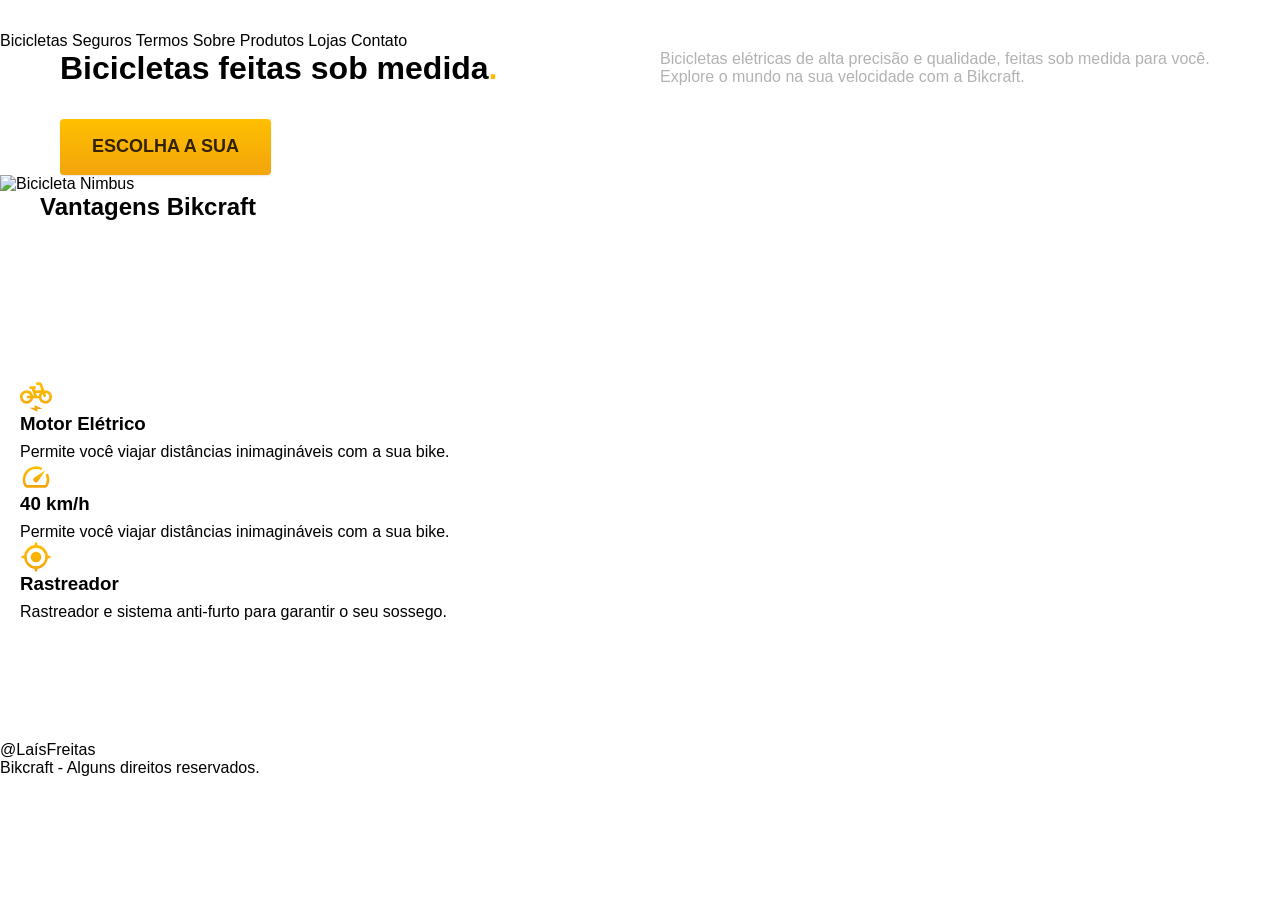
==== index.html @ 7ba4e67b "Update index.html" ====
<!DOCTYPE html>
<html lang="pt-br">

<head>
  <meta charset="UTF-8">
  <meta name="viewport" content="width=device-width, initial-scale=1.0">
  <title>Bikcraft</title>
  <link rel="stylesheet" href="../css/style.css">
</head>

<body>
  <header class="cabecalho">
    <img src="img/bikcraft.p.svg" alt="Bikcraft">

    <nav class="menu">
      <a href="bicicletas.html">Bicicletas</a>
      <a href="seguros.html">Seguros</a>
      <a href="termos.html">Termos</a>
      <a href="sobre.html">Sobre</a>
      <a href="produtos.html">Produtos</a>
      <a href="lojas.html">Lojas</a>
      <a href="contato.html">Contato</a>
    </nav>
  </header>

  <main class="conteudo">
    <div class="introducao">
      <h1>Bicicletas feitas sob medida<span>.</span></h1>
      <p>Bicicletas elétricas de alta precisão e qualidade, feitas sob medida para você. Explore o mundo na sua velocidade com a Bikcraft.</p>
      <a class="botao" href="bicicletas.html">ESCOLHA A SUA</a>
    </div>

    <img src="img/bicicleta/nimbus.jpg" alt="Bicicleta Nimbus">

    <h2 class="subtitulo">Vantagens Bikcraft</h2>

    <div class="vantagens">
      <div class="vantagens-item">
        <img src="img/icones/eletrica.svg" alt="">
        <h3>Motor Elétrico</h3>
        <p>Permite você viajar distâncias inimagináveis com a sua bike.</p>
      </div>

      <div class="vantagens-item">
        <img src="img/icones/velocidade.svg" alt="">
        <h3>40 km/h</h3>
        <p>Permite você viajar distâncias inimagináveis com a sua bike.</p>
      </div>

      <div class="vantagens-item">
        <img src="img/icones/rastreador.svg" alt="">
        <h3>Rastreador</h3>
        <p>Rastreador e sistema anti-furto para garantir o seu sossego.</p>
      </div>
    </div>
  </main>

  <footer class="rodape">
    <a class="lais" href="https://github.com/freitaslais">@LaísFreitas</a>
    <p>Bikcraft - Alguns direitos reservados.</p>
  </footer>
</body>

</html>
---- css/style.css ----
@import "./global/global.css";
@import "./utilidades/tipografia.css";
@import "./utilidades/cores.css";

@import "./global/header.css";
@import "./global/footer.css";

/*utilidades*/

@import "./utilidades/componentes.css";

/* home*/

@import "./home/introducao.css";
@import "./home/tecnologia.css";
@import "./home/parceiros.css";
@import "./home/depoimento.css";
@import "./home/seguros.css";
@import "./home/vantagens.css";
@import "./home/perguntas.css";

/*Bicicletas*/

@import "./bicicletas/bicicletas-listas.css";
@import "./bicicletas/bicicletas.css";

/*termos*/

@import "./termos/termos.css";
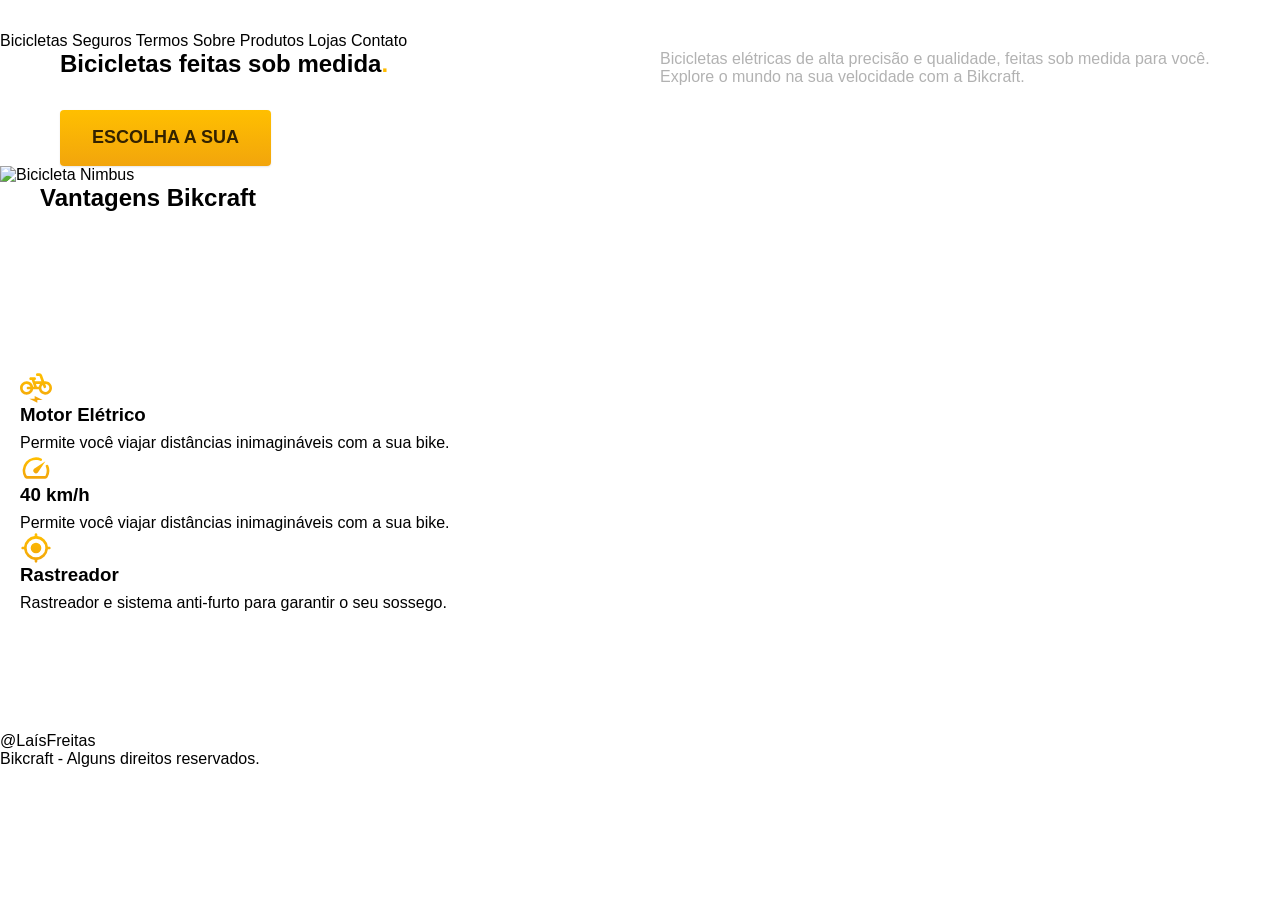
==== commit 39fd1b95: "Update index.html" ====
--- a/index.html
+++ b/index.html
@@ -1,17 +1,16 @@
 <!DOCTYPE html>
 <html lang="pt-br">
-
 <head>
   <meta charset="UTF-8">
   <meta name="viewport" content="width=device-width, initial-scale=1.0">
   <title>Bikcraft</title>
-  <link rel="stylesheet" href="../css/style.css">
+  <link rel="stylesheet" href="css/style.css">
 </head>
+<body>
 
-<body>
+  <!-- Cabeçalho -->
   <header class="cabecalho">
     <img src="img/bikcraft.p.svg" alt="Bikcraft">
-
     <nav class="menu">
       <a href="bicicletas.html">Bicicletas</a>
       <a href="seguros.html">Seguros</a>
@@ -23,42 +22,41 @@
     </nav>
   </header>
 
+  <!-- Conteúdo Principal -->
   <main class="conteudo">
-    <div class="introducao">
+    <section class="introducao">
       <h1>Bicicletas feitas sob medida<span>.</span></h1>
       <p>Bicicletas elétricas de alta precisão e qualidade, feitas sob medida para você. Explore o mundo na sua velocidade com a Bikcraft.</p>
       <a class="botao" href="bicicletas.html">ESCOLHA A SUA</a>
-    </div>
+    </section>
 
     <img src="img/bicicleta/nimbus.jpg" alt="Bicicleta Nimbus">
 
     <h2 class="subtitulo">Vantagens Bikcraft</h2>
-
-    <div class="vantagens">
+    <section class="vantagens">
       <div class="vantagens-item">
-        <img src="img/icones/eletrica.svg" alt="">
+        <img src="img/icones/eletrica.svg" alt="Ícone de Motor Elétrico">
         <h3>Motor Elétrico</h3>
         <p>Permite você viajar distâncias inimagináveis com a sua bike.</p>
       </div>
-
       <div class="vantagens-item">
-        <img src="img/icones/velocidade.svg" alt="">
+        <img src="img/icones/velocidade.svg" alt="Ícone de Velocidade">
         <h3>40 km/h</h3>
         <p>Permite você viajar distâncias inimagináveis com a sua bike.</p>
       </div>
-
       <div class="vantagens-item">
-        <img src="img/icones/rastreador.svg" alt="">
+        <img src="img/icones/rastreador.svg" alt="Ícone de Rastreador">
         <h3>Rastreador</h3>
         <p>Rastreador e sistema anti-furto para garantir o seu sossego.</p>
       </div>
-    </div>
+    </section>
   </main>
 
+  <!-- Rodapé -->
   <footer class="rodape">
     <a class="lais" href="https://github.com/freitaslais">@LaísFreitas</a>
     <p>Bikcraft - Alguns direitos reservados.</p>
   </footer>
+
 </body>
-
 </html>
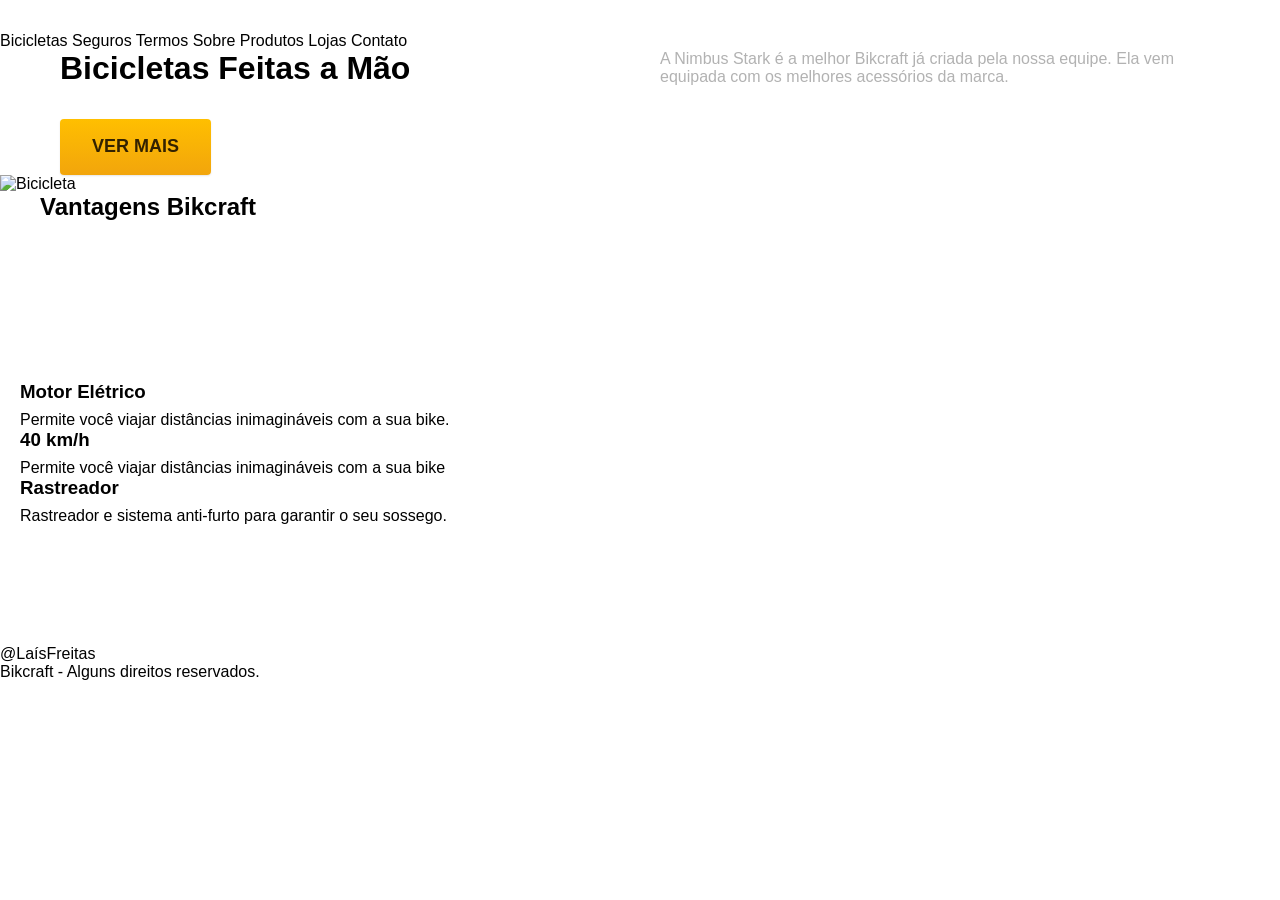
==== commit b749be03: "Update index.html" ====
--- a/index.html
+++ b/index.html
@@ -1,62 +1,61 @@
 <!DOCTYPE html>
-<html lang="pt-br">
+<html>
+
 <head>
   <meta charset="UTF-8">
-  <meta name="viewport" content="width=device-width, initial-scale=1.0">
   <title>Bikcraft</title>
-  <link rel="stylesheet" href="css/style.css">
+  <link rel="stylesheet" href="../css/style.css">
 </head>
+
 <body>
+  <img src="./img/bikcraft.p.svg" alt="Bicraft">
 
-  <!-- Cabeçalho -->
-  <header class="cabecalho">
-    <img src="img/bikcraft.p.svg" alt="Bikcraft">
-    <nav class="menu">
-      <a href="bicicletas.html">Bicicletas</a>
-      <a href="seguros.html">Seguros</a>
-      <a href="termos.html">Termos</a>
-      <a href="sobre.html">Sobre</a>
-      <a href="produtos.html">Produtos</a>
-      <a href="lojas.html">Lojas</a>
-      <a href="contato.html">Contato</a>
-    </nav>
-  </header>
+  <ul class="menu">
+    <a href="bicicletas.html">Bicicletas</a>
+    <a href="seguros.html">Seguros</a>
+    <a href="termos.html">Termos</a>
+    <a href="/"> Sobre </a>
+    <a href="/"> Produtos </a>
+    <a href="/"> Lojas </a>
+    <a href="/"> Contato </a>
+  </ul>
 
-  <!-- Conteúdo Principal -->
-  <main class="conteudo">
-    <section class="introducao">
-      <h1>Bicicletas feitas sob medida<span>.</span></h1>
-      <p>Bicicletas elétricas de alta precisão e qualidade, feitas sob medida para você. Explore o mundo na sua velocidade com a Bikcraft.</p>
-      <a class="botao" href="bicicletas.html">ESCOLHA A SUA</a>
-    </section>
+  <div class="conteudo">
+    <div class="introducao">
+      <h1> Bicicletas Feitas a Mão</h1>
+      <p>A Nimbus Stark é a melhor Bikcraft já criada pela nossa equipe. Ela vem equipada com os melhores acessórios da marca.</p>
+      <a class="botao" href="/">Ver Mais</a>
+    </div>
 
-    <img src="img/bicicleta/nimbus.jpg" alt="Bicicleta Nimbus">
+    <img src="./img/bicicleta" alt="Bicicleta">
 
-    <h2 class="subtitulo">Vantagens Bikcraft</h2>
-    <section class="vantagens">
+    <h2 class="subtitulo"> Vantagens Bikcraft</h2>
+
+    <div class="vantagens">
+      <div class=" vantagens-item">
+        <img src="../img/eletrica.svg" alt="">
+        <h3> Motor Elétrico</h3>
+        <p> Permite você viajar distâncias inimagináveis com a sua bike.</p>
+      </div>
+
       <div class="vantagens-item">
-        <img src="img/icones/eletrica.svg" alt="Ícone de Motor Elétrico">
-        <h3>Motor Elétrico</h3>
-        <p>Permite você viajar distâncias inimagináveis com a sua bike.</p>
+        <img src="../img/velocidade.svg" alt="">
+        <h3> 40 km/h </h3>
+        <p> Permite você viajar distâncias inimagináveis com a sua bike</p>
       </div>
+
       <div class="vantagens-item">
-        <img src="img/icones/velocidade.svg" alt="Ícone de Velocidade">
-        <h3>40 km/h</h3>
-        <p>Permite você viajar distâncias inimagináveis com a sua bike.</p>
+        <img src="../img/rastreador.svg" alt="">
+        <h3> Rastreador</h3>
+        <p> Rastreador e sistema anti-furto para garantir o seu sossego.</p>
       </div>
-      <div class="vantagens-item">
-        <img src="img/icones/rastreador.svg" alt="Ícone de Rastreador">
-        <h3>Rastreador</h3>
-        <p>Rastreador e sistema anti-furto para garantir o seu sossego.</p>
-      </div>
-    </section>
-  </main>
+    </div>
+  </div>
 
-  <!-- Rodapé -->
-  <footer class="rodape">
-    <a class="lais" href="https://github.com/freitaslais">@LaísFreitas</a>
-    <p>Bikcraft - Alguns direitos reservados.</p>
-  </footer>
+  <div class="rodape">
+    <a class="lais"> @LaísFreitas</a>
+    <p> Bikcraft - Alguns direitos reservados.</p>
+  </div>
+</body>
 
-</body>
 </html>
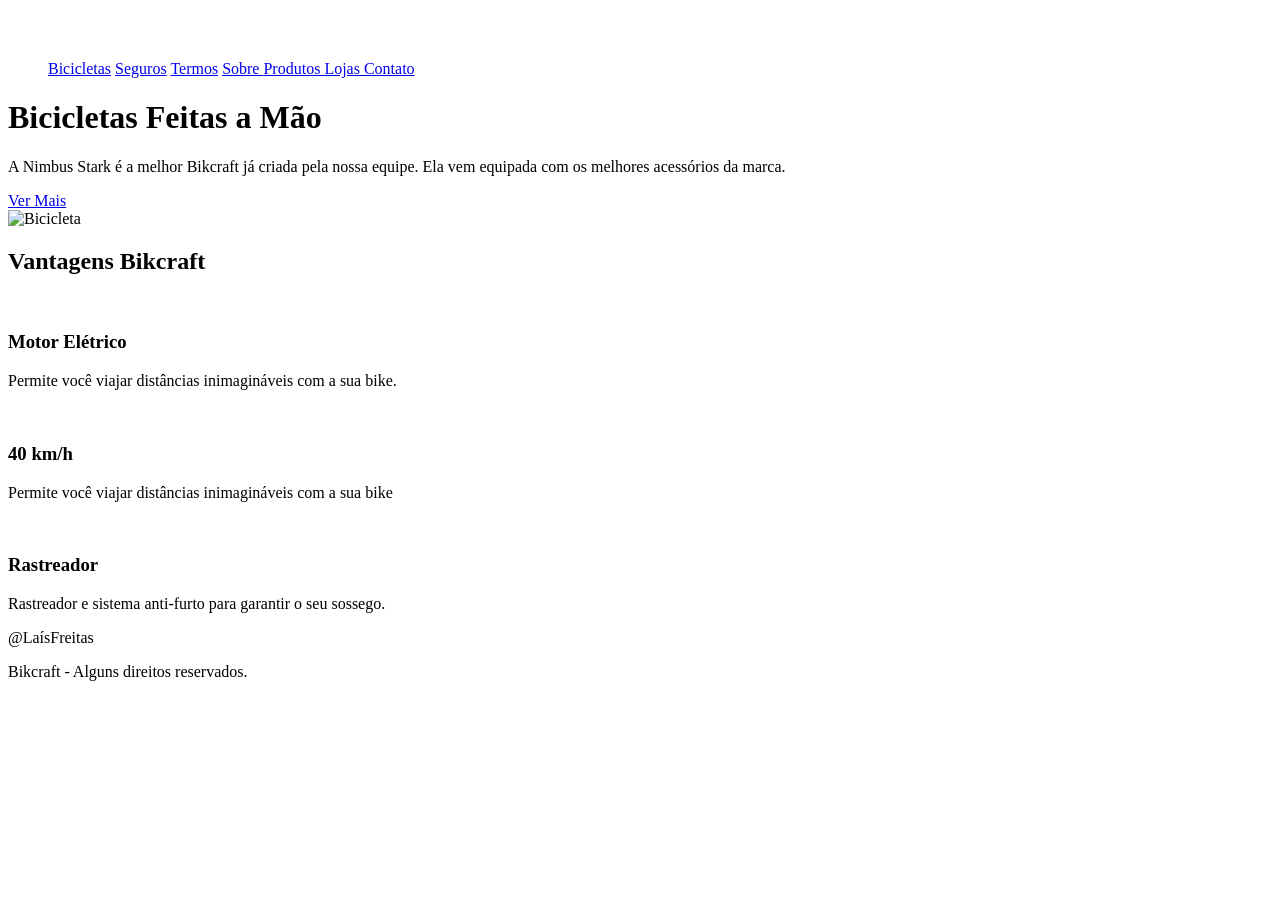
==== commit 5c039f26: "Update index.html" ====
--- a/index.html
+++ b/index.html
@@ -4,11 +4,11 @@
 <head>
   <meta charset="UTF-8">
   <title>Bikcraft</title>
-  <link rel="stylesheet" href="../css/style.css">
+  <link rel="stylesheet" href=".../css/style.css">
 </head>
 
 <body>
-  <img src="./img/bikcraft.p.svg" alt="Bicraft">
+  <img src="../img/bikcraft.p.svg" alt="Bicraft">
 
   <ul class="menu">
     <a href="bicicletas.html">Bicicletas</a>
@@ -27,7 +27,7 @@
       <a class="botao" href="/">Ver Mais</a>
     </div>
 
-    <img src="./img/bicicleta" alt="Bicicleta">
+    <img src="../img/bicicleta" alt="Bicicleta">
 
     <h2 class="subtitulo"> Vantagens Bikcraft</h2>
 
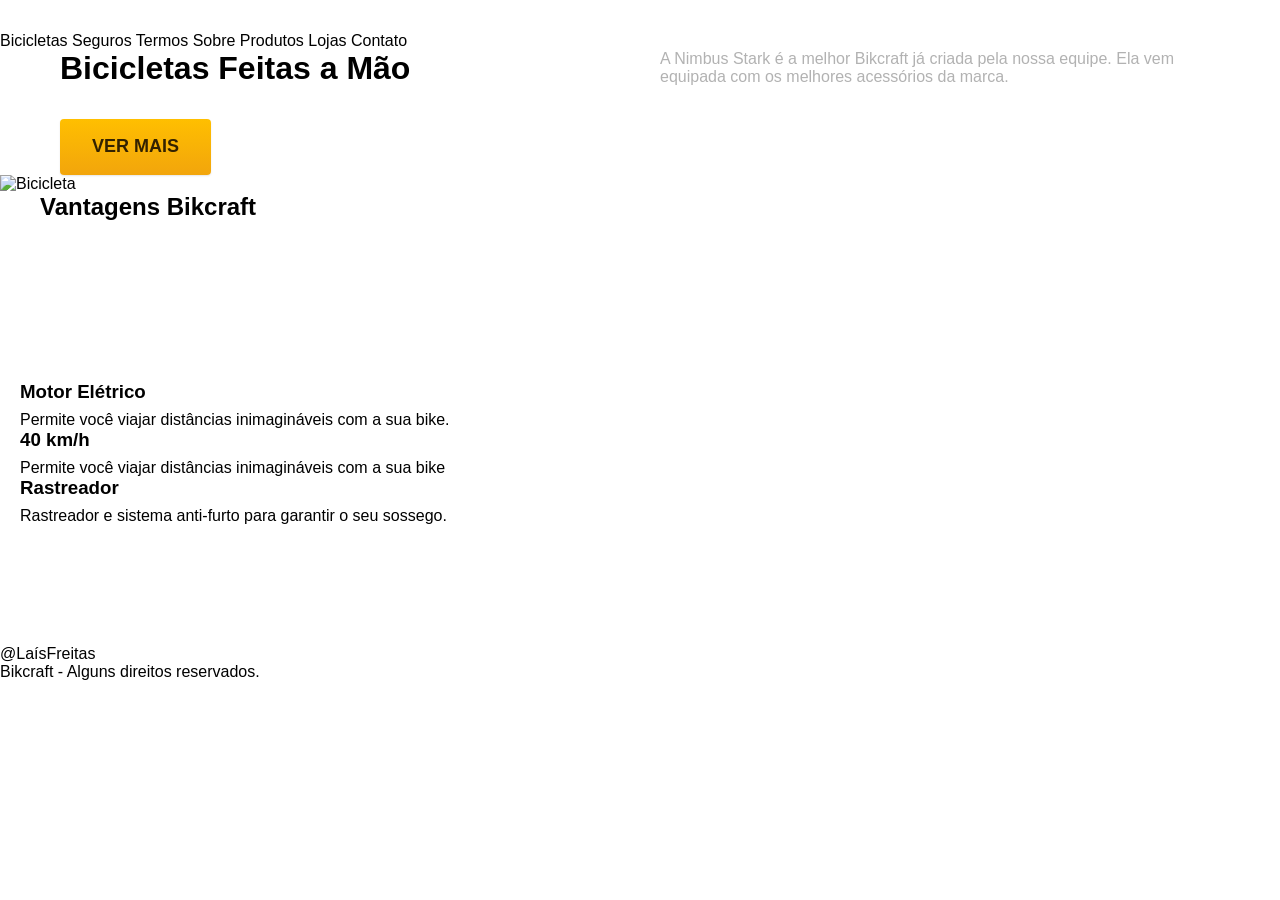
==== commit 2c34a1f3: "Update index.html" ====
--- a/index.html
+++ b/index.html
@@ -4,11 +4,11 @@
 <head>
   <meta charset="UTF-8">
   <title>Bikcraft</title>
-  <link rel="stylesheet" href=".../css/style.css">
+  <link rel="stylesheet" href="../css/style.css">
 </head>
 
 <body>
-  <img src="../img/bikcraft.p.svg" alt="Bicraft">
+  <img src="./img/bikcraft.p.svg" alt="Bicraft">
 
   <ul class="menu">
     <a href="bicicletas.html">Bicicletas</a>
@@ -27,25 +27,25 @@
       <a class="botao" href="/">Ver Mais</a>
     </div>
 
-    <img src="../img/bicicleta" alt="Bicicleta">
+    <img src="./img/bicicleta" alt="Bicicleta">
 
     <h2 class="subtitulo"> Vantagens Bikcraft</h2>
 
     <div class="vantagens">
       <div class=" vantagens-item">
-        <img src="../img/eletrica.svg" alt="">
+        <img src="./img/eletrica.svg" alt="">
         <h3> Motor Elétrico</h3>
         <p> Permite você viajar distâncias inimagináveis com a sua bike.</p>
       </div>
 
       <div class="vantagens-item">
-        <img src="../img/velocidade.svg" alt="">
+        <img src="./img/velocidade.svg" alt="">
         <h3> 40 km/h </h3>
         <p> Permite você viajar distâncias inimagináveis com a sua bike</p>
       </div>
 
       <div class="vantagens-item">
-        <img src="../img/rastreador.svg" alt="">
+        <img src="./img/rastreador.svg" alt="">
         <h3> Rastreador</h3>
         <p> Rastreador e sistema anti-furto para garantir o seu sossego.</p>
       </div>
--- a/css/style.css
+++ b/css/style.css
@@ -0,0 +1,29 @@
+@import "./global/global.css";
+@import "./utilidades/tipografia.css";
+@import "./utilidades/cores.css";
+
+@import "./global/header.css";
+@import "./global/footer.css";
+
+/*utilidades*/
+
+@import "./utilidades/componentes.css";
+
+/* home*/
+
+@import "./home/introducao.css";
+@import "./home/tecnologia.css";
+@import "./home/parceiros.css";
+@import "./home/depoimento.css";
+@import "./home/seguros.css";
+@import "./home/vantagens.css";
+@import "./home/perguntas.css";
+
+/*Bicicletas*/
+
+@import "./bicicletas/bicicletas-listas.css";
+@import "./bicicletas/bicicletas.css";
+
+/*termos*/
+
+@import "./termos/termos.css";
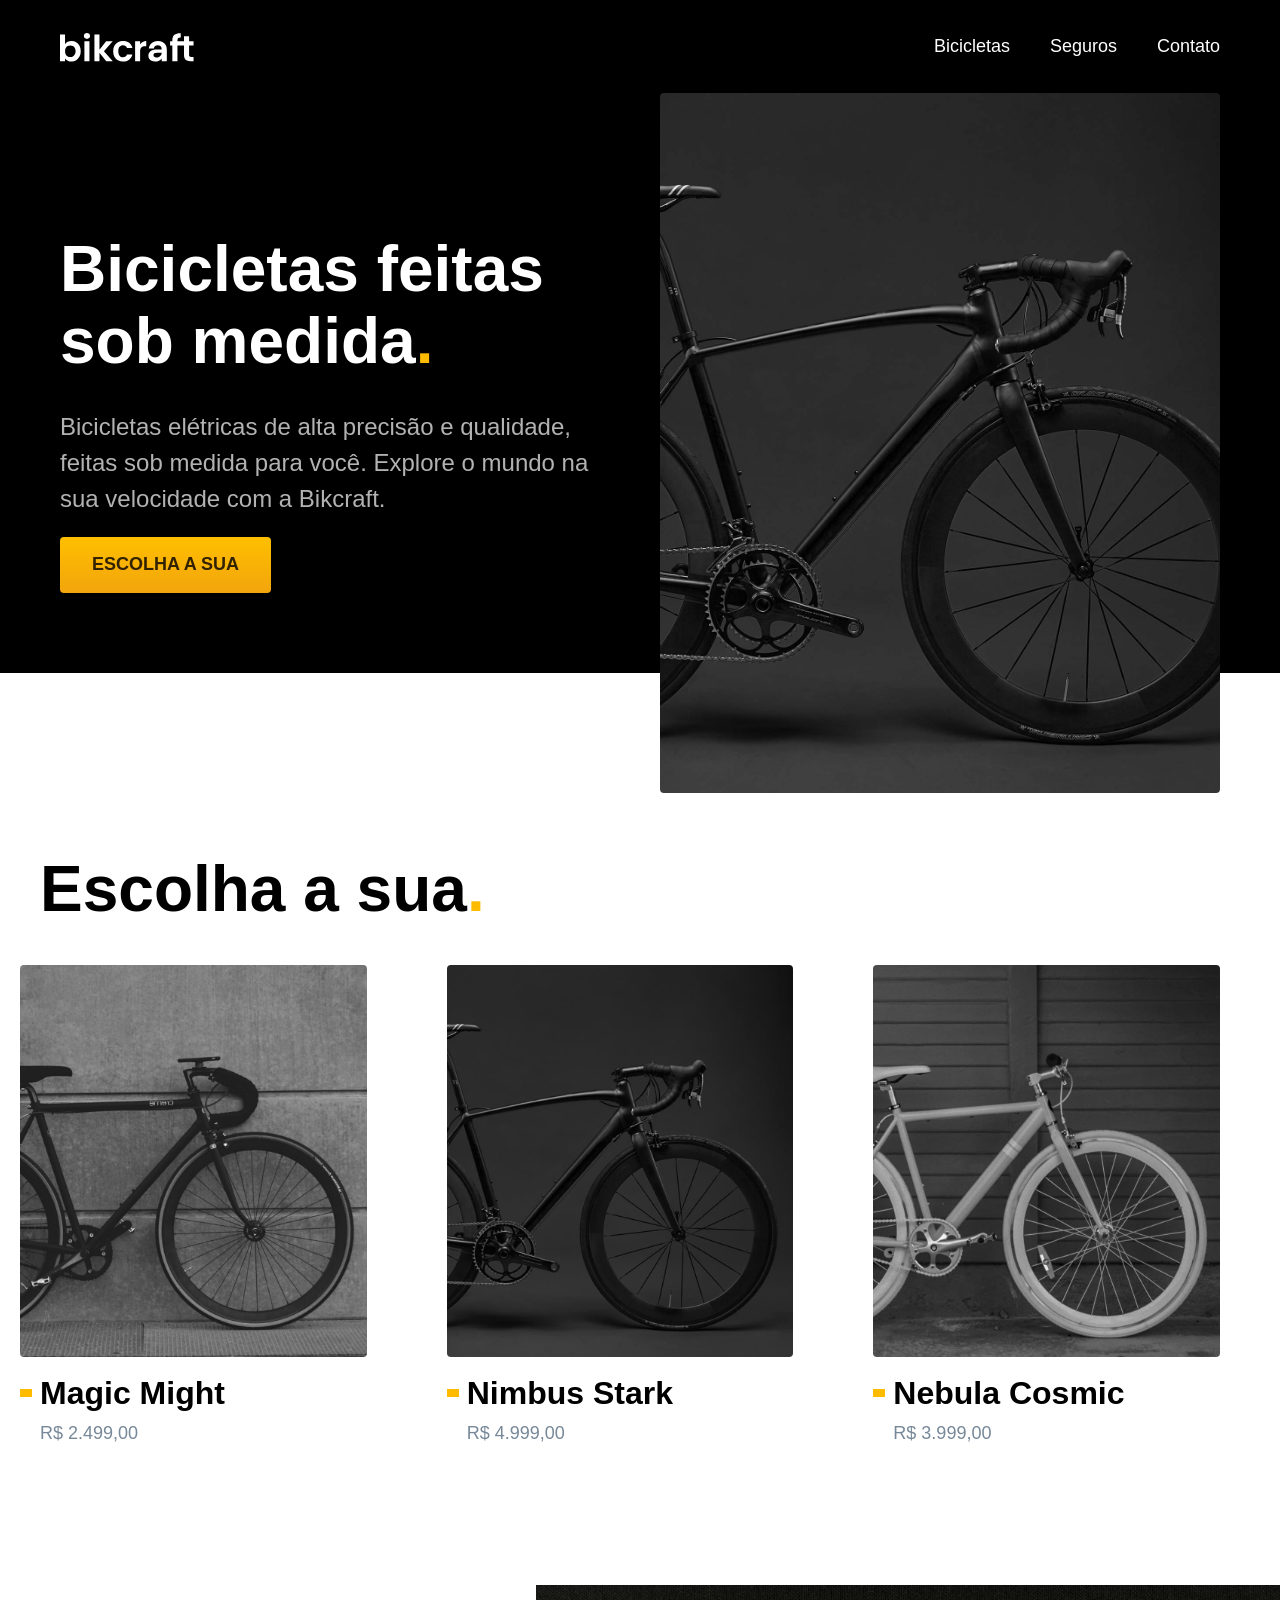
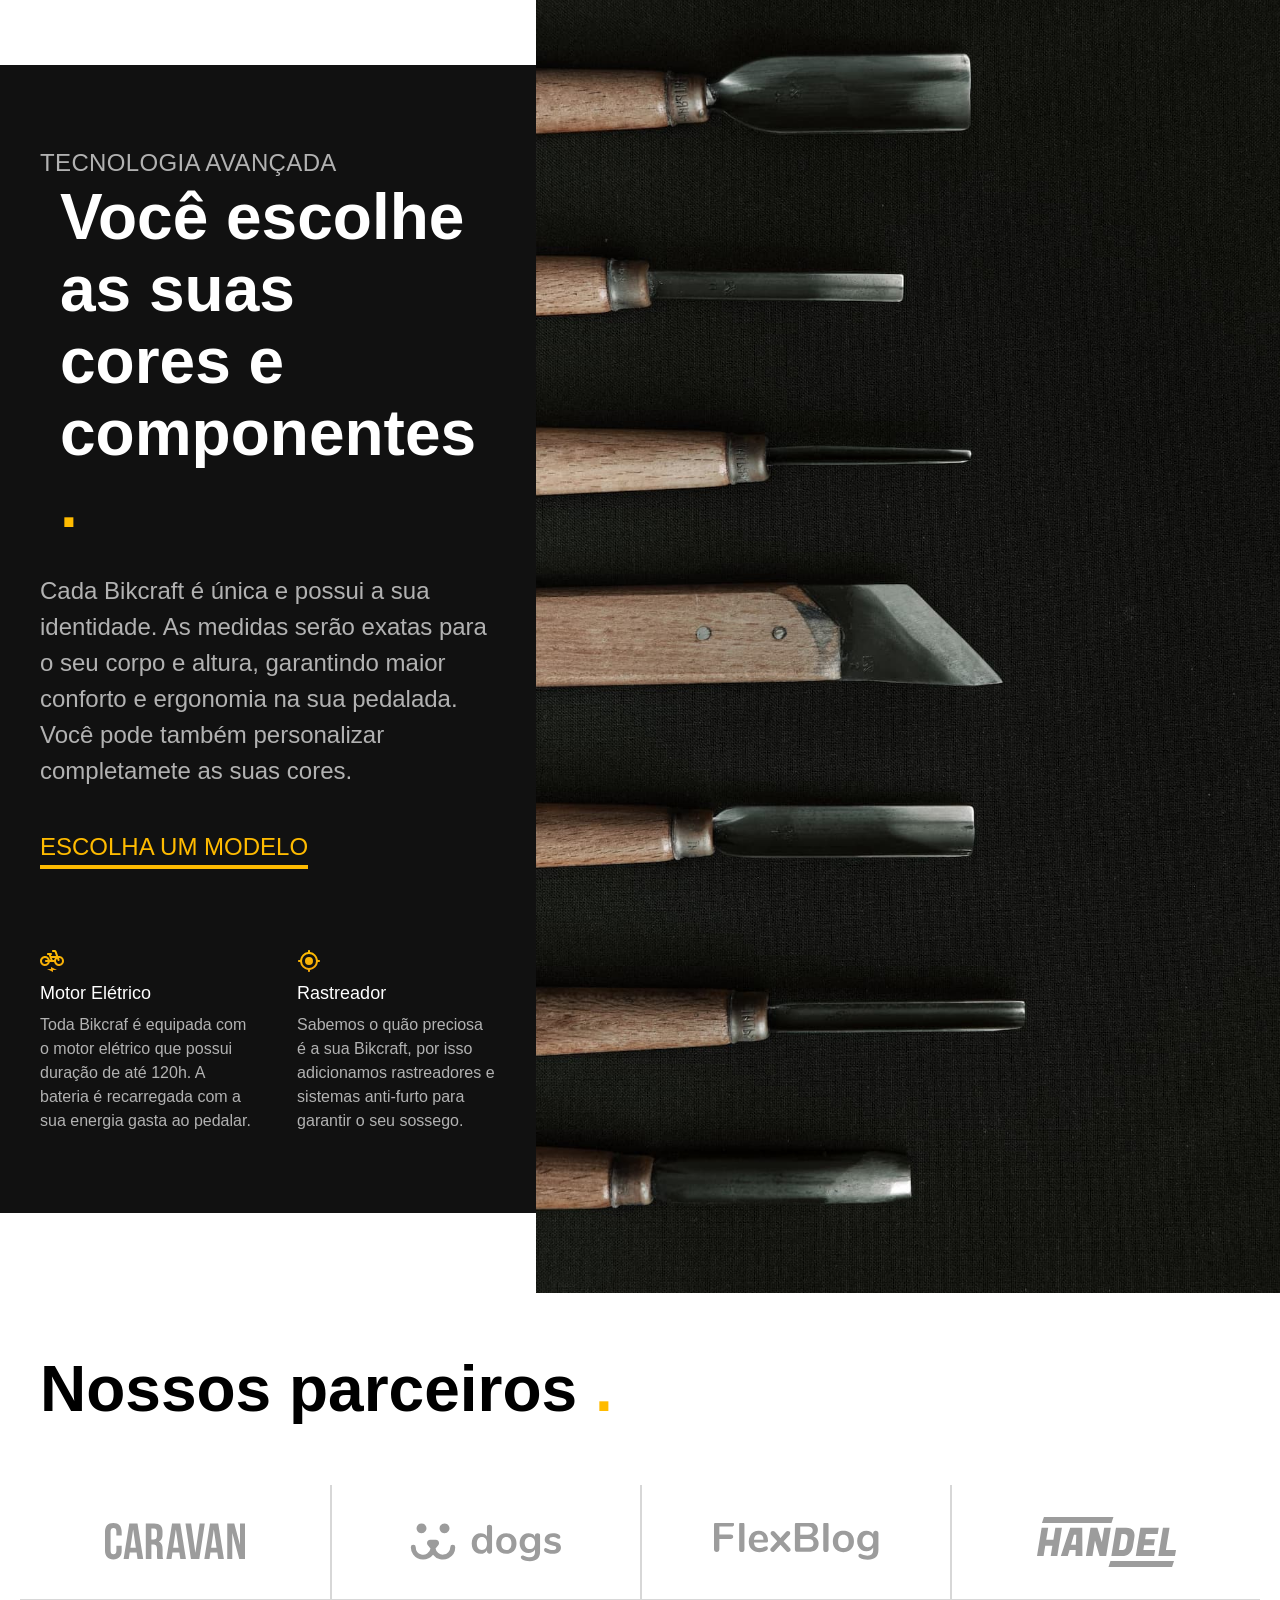
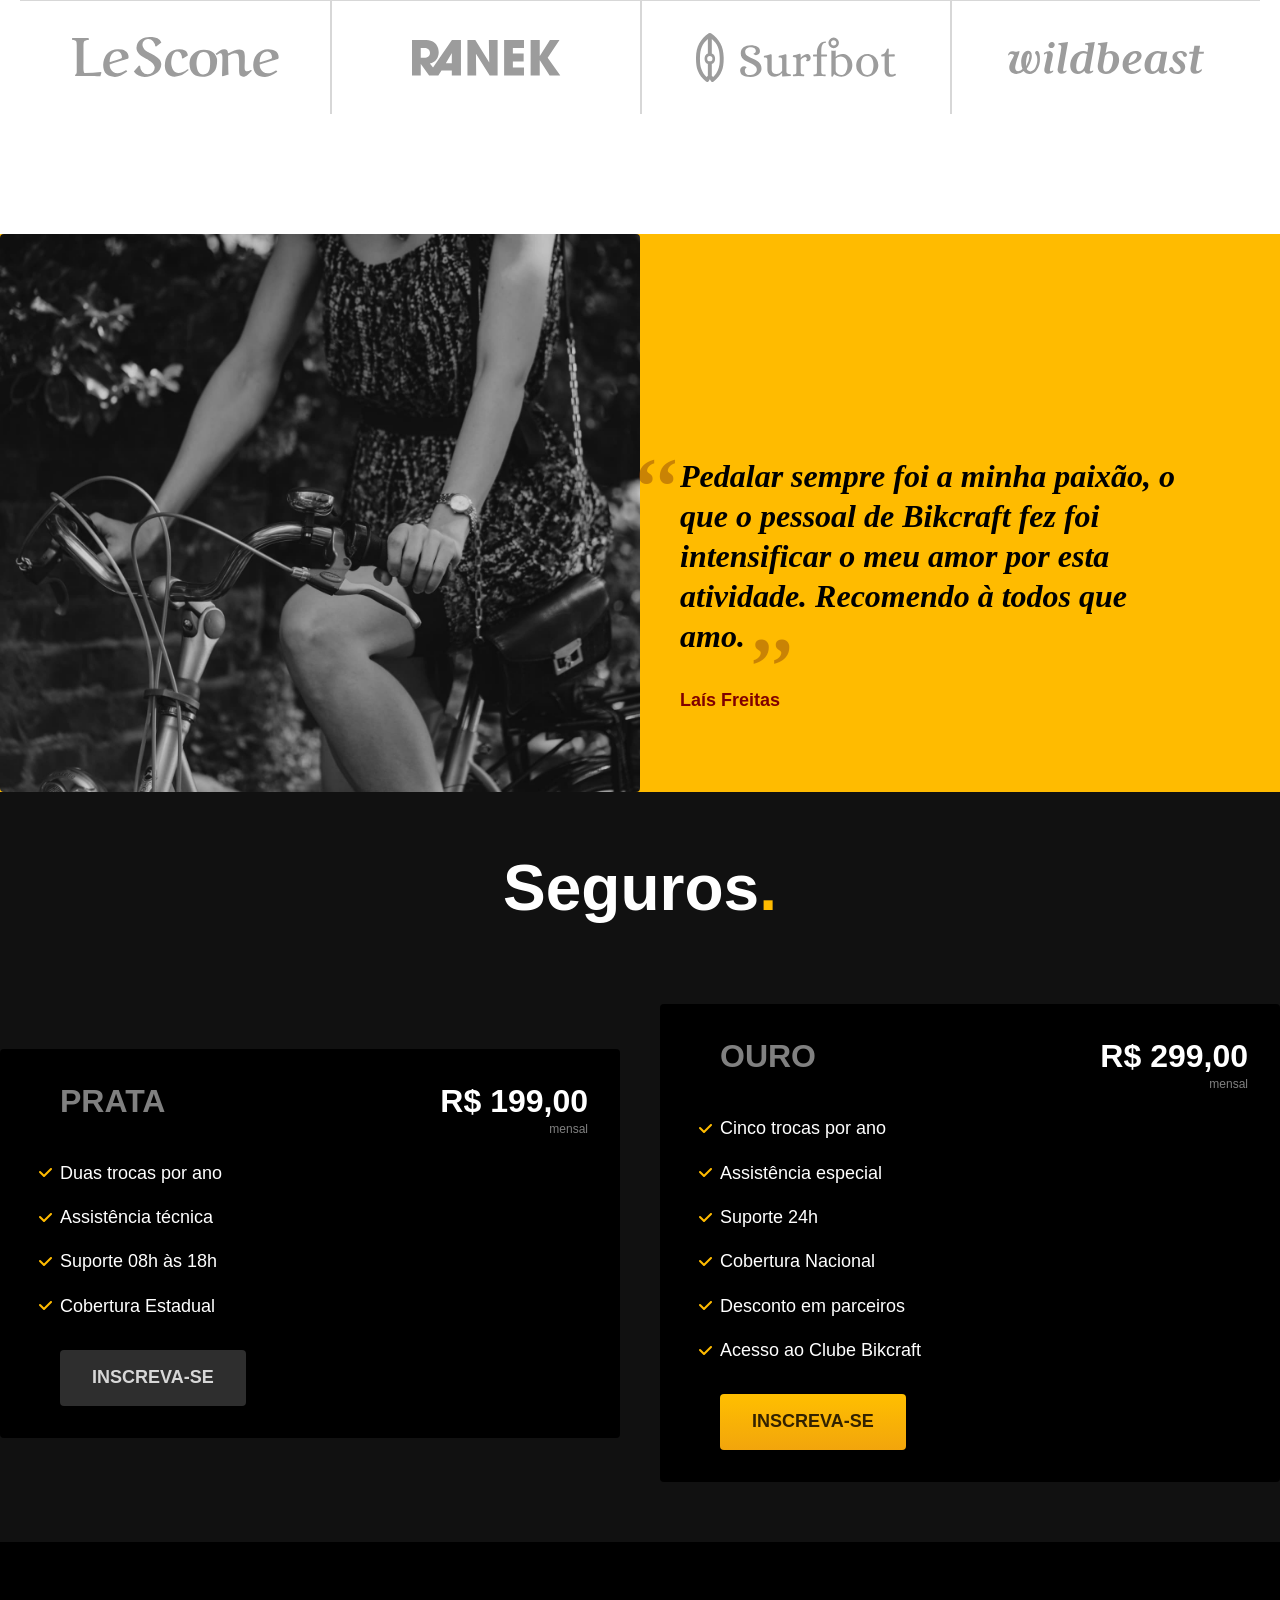
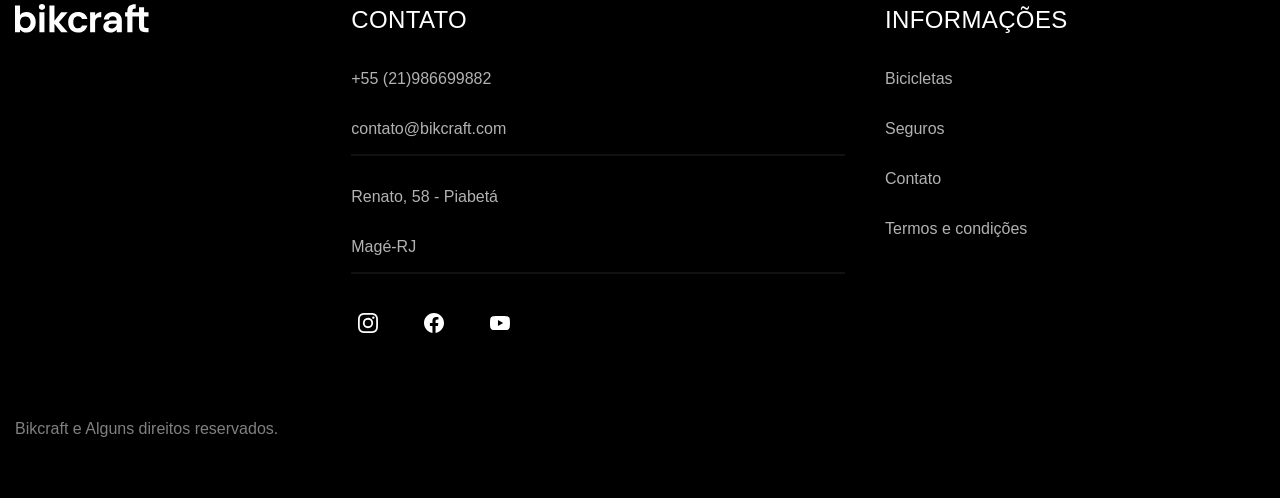
==== commit 590aa3d0: "Add files via upload" ====
--- a/index.html
+++ b/index.html
@@ -1,61 +1,205 @@
 <!DOCTYPE html>
-<html>
+<html lang="pt-br">
 
 <head>
   <meta charset="UTF-8">
-  <title>Bikcraft</title>
-  <link rel="stylesheet" href="../css/style.css">
+  <meta name="viewport" content="width=device-width initial-scale=1.0">
+
+  <title>Bikcraft - Bicicletas Elétricas </title>
+  <meta name="description" content="Bicicletas alétricas de alta precisão e qualidade, feitas sob medida para o cliente. Explore o mundo na sua velocidade com a Bikcraft" .>
+
+  <link rel="stylesheet" href="./css/style.css">
 </head>
 
 <body>
-  <img src="./img/bikcraft.p.svg" alt="Bicraft">
-
-  <ul class="menu">
-    <a href="bicicletas.html">Bicicletas</a>
-    <a href="seguros.html">Seguros</a>
-    <a href="termos.html">Termos</a>
-    <a href="/"> Sobre </a>
-    <a href="/"> Produtos </a>
-    <a href="/"> Lojas </a>
-    <a href="/"> Contato </a>
-  </ul>
-
-  <div class="conteudo">
+  <header class="header-bg">
+    <div class="header">
+      <a href="./">
+        <img src="./img/bikcraft.p.svg" alt="Bikcraf">
+      </a>
+      <nav aria-label="primaria">
+        <ul class=" header-menu">
+          <li><a href="./bicicletas.html">Bicicletas</a></li>
+          <li><a href="./seguros.html">Seguros</a></li>
+          <li><a href="./contato.html">Contato</a></li>
+        </ul>
+    </div>
+
+  </header>
+  <main class="introducao-bg">
     <div class="introducao">
-      <h1> Bicicletas Feitas a Mão</h1>
-      <p>A Nimbus Stark é a melhor Bikcraft já criada pela nossa equipe. Ela vem equipada com os melhores acessórios da marca.</p>
-      <a class="botao" href="/">Ver Mais</a>
-    </div>
-
-    <img src="./img/bicicleta" alt="Bicicleta">
-
-    <h2 class="subtitulo"> Vantagens Bikcraft</h2>
-
-    <div class="vantagens">
-      <div class=" vantagens-item">
-        <img src="./img/eletrica.svg" alt="">
-        <h3> Motor Elétrico</h3>
-        <p> Permite você viajar distâncias inimagináveis com a sua bike.</p>
-      </div>
-
-      <div class="vantagens-item">
-        <img src="./img/velocidade.svg" alt="">
-        <h3> 40 km/h </h3>
-        <p> Permite você viajar distâncias inimagináveis com a sua bike</p>
-      </div>
-
-      <div class="vantagens-item">
-        <img src="./img/rastreador.svg" alt="">
-        <h3> Rastreador</h3>
-        <p> Rastreador e sistema anti-furto para garantir o seu sossego.</p>
-      </div>
-    </div>
-  </div>
-
-  <div class="rodape">
-    <a class="lais"> @LaísFreitas</a>
-    <p> Bikcraft - Alguns direitos reservados.</p>
-  </div>
+      <div class="introducao-conteudo">
+        <h1 class="font-1-xxl cor-0">Bicicletas feitas sob medida<span>.</span></h1>
+        <p class="font-2-l cor-5">Bicicletas elétricas de alta precisão e qualidade, feitas sob medida para você.
+          Explore o mundo na sua velocidade com a Bikcraft.
+        </p>
+        <a class="botao" href="./bicicletas.html">Escolha a sua</a>
+      </div>
+      <div class="introducao-img">
+        <img src="./img/fotos/introducao.jpg" alt="Bicicleta eletrica preta">
+      </div>
+    </div>
+  </main>
+
+  <article class="bicicletas-lista">
+    <h2 class="font-1-xxl">Escolha a sua<span class="cor-p1">.</span></h2>
+    <ul>
+      <li>
+        <a href="./bicicletas/magic.html">
+          <img src="./img/bicicletas/magic-home.jpg" alt="Bicicleta preta">
+          <h3 class="font-1-xl">Magic Might</h3>
+          <span class=" font-2-m cor-8">R$ 2.499,00</span>
+      </li>
+      <li>
+        <a href="./bicicletas/nimbus.html">
+          <img src="./img/bicicletas/nimbus-home.jpg" alt="Bicicleta preta">
+          <h3 class="font-1-xl">Nimbus Stark</h3>
+          <span class=" font-2-m cor-8">R$ 4.999,00</span>
+      </li>
+      <li>
+        <a href="./bicicletas/nebula.html">
+          <img src="./img/bicicletas/nebula-home.jpg" alt="Bicicleta preta">
+          <h3 class="font-1-xl">Nebula Cosmic</h3>
+          <span class=" font-2-m cor-8">R$ 3.999,00</span>
+      </li>
+
+    </ul>
+
+  </article>
+
+  <article class="tecnologia-bg">
+    <div class="tecnologia container">
+      <div class="tecnologia-conteudo">
+        <span class="font-2-l-b cor-5"> Tecnologia Avançada</span>
+        <h2 class="font-1-xxl cor-0"> Você escolhe as suas cores e componentes <span class=" cor-p1">.</span></h2>
+        <span class="pmaior">
+          <p class="font-2-l cor-5"> Cada Bikcraft é única e possui a sua identidade. As medidas serão exatas para o seu corpo e altura, garantindo maior conforto e ergonomia na sua pedalada. Você pode também personalizar completamete as suas cores.</p>
+        </span>
+        <a class="link" href="./bicicletas.html"> Escolha um modelo</a>
+
+        <div class="tecnologia-vantagens">
+          <div>
+            <img src="./img/icones/eletrica.svg" alt="">
+            <h3 class="font-1-m cor-0">Motor Elétrico</h3>
+            <p class="font-2-s cor-5">Toda Bikcraf é equipada com o motor elétrico que possui duração de até 120h. A bateria é recarregada com a sua energia gasta ao pedalar.</p>
+          </div>
+          <div>
+            <img src="./img/icones/rastreador.svg" alt="">
+            <h3 class=" font-1-m cor-0">Rastreador</h3>
+            <p class="font-2-s cor-5">Sabemos o quão preciosa é a sua Bikcraft, por isso adicionamos rastreadores e sistemas anti-furto para garantir o seu sossego.</p>
+          </div>
+        </div>
+      </div>
+      <div class="tecnologia-imagem">
+        <img src="./img/fotos/tecnologia.jpg" alt="">
+      </div>
+    </div>
+
+  </article>
+  <section class="parceiros" aria-label="Nossos Parceiros">
+    <h2 class="container font-1-xxl">Nossos parceiros <span class="cor-p1">.</span></h2>
+    <ul>
+      <li> <img src="./img/parceiros/caravan.svg" alt="caravan"> </li>
+      <li> <img src="./img/parceiros/dogs.svg" alt="dogs"> </li>
+      <li> <img src="./img/parceiros/flexblog.svg" alt="flexblog"> </li>
+      <li> <img src="./img/parceiros/handel.svg" alt="handel"> </li>
+      <li> <img src="./img/parceiros/lescone.svg" alt="lescone"> </li>
+      <li> <img src="./img/parceiros/ranek.svg" alt="ranek"> </li>
+      <li> <img src="./img/parceiros/surfbot.svg" alt="surfbot"> </li>
+      <li> <img src="./img/parceiros/wildbeast.svg" alt="wildbeast"> </li>
+
+
+    </ul>
+  </section>
+  <section class="depoimento" aria-label="Depoimento">
+    <div>
+      <img src="./img/fotos/depoimento.jpg" alt="Pessoa pedalando uma bicicleta Bikcraft ">
+    </div>
+    <div class="depoimento-conteudo">
+      <blockquote class="font-1-xl cor-p5">
+        <p> Pedalar sempre foi a minha paixão, o que o pessoal de Bikcraft fez foi intensificar o meu amor por esta atividade.
+          Recomendo à todos que amo.
+        </p>
+      </blockquote>
+      <span class="font-1-m-b cor-p4">Laís Freitas </span>
+    </div>
+  </section>
+
+  <article class="seguros-bg">
+    <div class=" seguros">
+      <h2 class="font-1-xxl cor-0">Seguros<span class="cor-p1">.</span></h2>
+      <div class="seguros-item">
+        <h3 class="font-1-xl cor-6">PRATA</h3>
+        <span class="font-1-xl cor-0"> R$ 199,00 <span class="font-1-xs cor-6">mensal</span></span>
+        <ul class=" font-2-m  cor-0">
+          <li>Duas trocas por ano </li>
+          <li> Assistência técnica</li>
+          <li> Suporte 08h às 18h </li>
+          <li>Cobertura Estadual </li>
+
+        </ul>
+        <a class="botao secundario" href=".orcamento.html">Inscreva-se</a>
+      </div>
+      <div class="seguros-item">
+        <h3 class="font-1-xl cor-6">OURO</h3>
+        <span class="font-1-xl cor-0"> R$ 299,00 <span class="font-1-xs cor-6">mensal</span></span>
+        <ul class=" font-2-m  cor-0">
+          <li>Cinco trocas por ano </li>
+          <li> Assistência especial</li>
+          <li> Suporte 24h </li>
+          <li>Cobertura Nacional</li>
+          <li>Desconto em parceiros</li>
+          <li>Acesso ao Clube Bikcraft</li>
+
+        </ul>
+        <a class="botao" href=".orcamento.html">Inscreva-se</a>
+      </div>
+    </div>
+
+  </article>
+  <footer class="footer-bg">
+    <div class="footer container">
+      <img src="./img/bikcraft.p.svg" alt="Bikcraft">
+      <div class="footer-contato">
+        <h3 class="font-2-l-b cor-0 ">Contato</h3>
+        <ul class="font-2-n cor-5">
+          <li><a href="tel:+55(21)986689882">+55 (21)986699882</a></li>
+          <li>
+            <a href="mailto:contato@bikcraft.com "> contato@bikcraft.com</a>
+          </li>
+          <li> Renato, 58 - Piabetá</li>
+          <li>Magé-RJ</li>
+        </ul>
+
+
+        <div class="footer-redes">
+          <a href="./">
+            <img src="./img/redes/instagram.svg" alt="Instragram">
+          </a>
+          <a href="./">
+            <img src="./img/redes/facebook.svg" alt="Facebook">
+          </a>
+          <a href="./">
+            <img src="./img/redes/youtube.svg" alt="Youtube">
+          </a>
+        </div>
+
+      </div>
+      <div class="footer-informacoes">
+        <h3 class="font-2-l-b cor-0">Informações</h3>
+        <nav>
+          <ul class="font-1-n cor-5">
+            <li><a href="./bicicletas.html">Bicicletas</a></li>
+            <li><a href="./seguros.html">Seguros</a></li>
+            <li><a href="./contato.html">Contato</a></li>
+            <li><a href="./termos.html">Termos e condições</a></li>
+          </ul>
+        </nav>
+
+      </div>
+      <p class="footer-copy font-2-n cor-6">Bikcraft e Alguns direitos reservados.</p>
+    </div>
+  </footer>
 </body>
 
-</html>
+</html>
